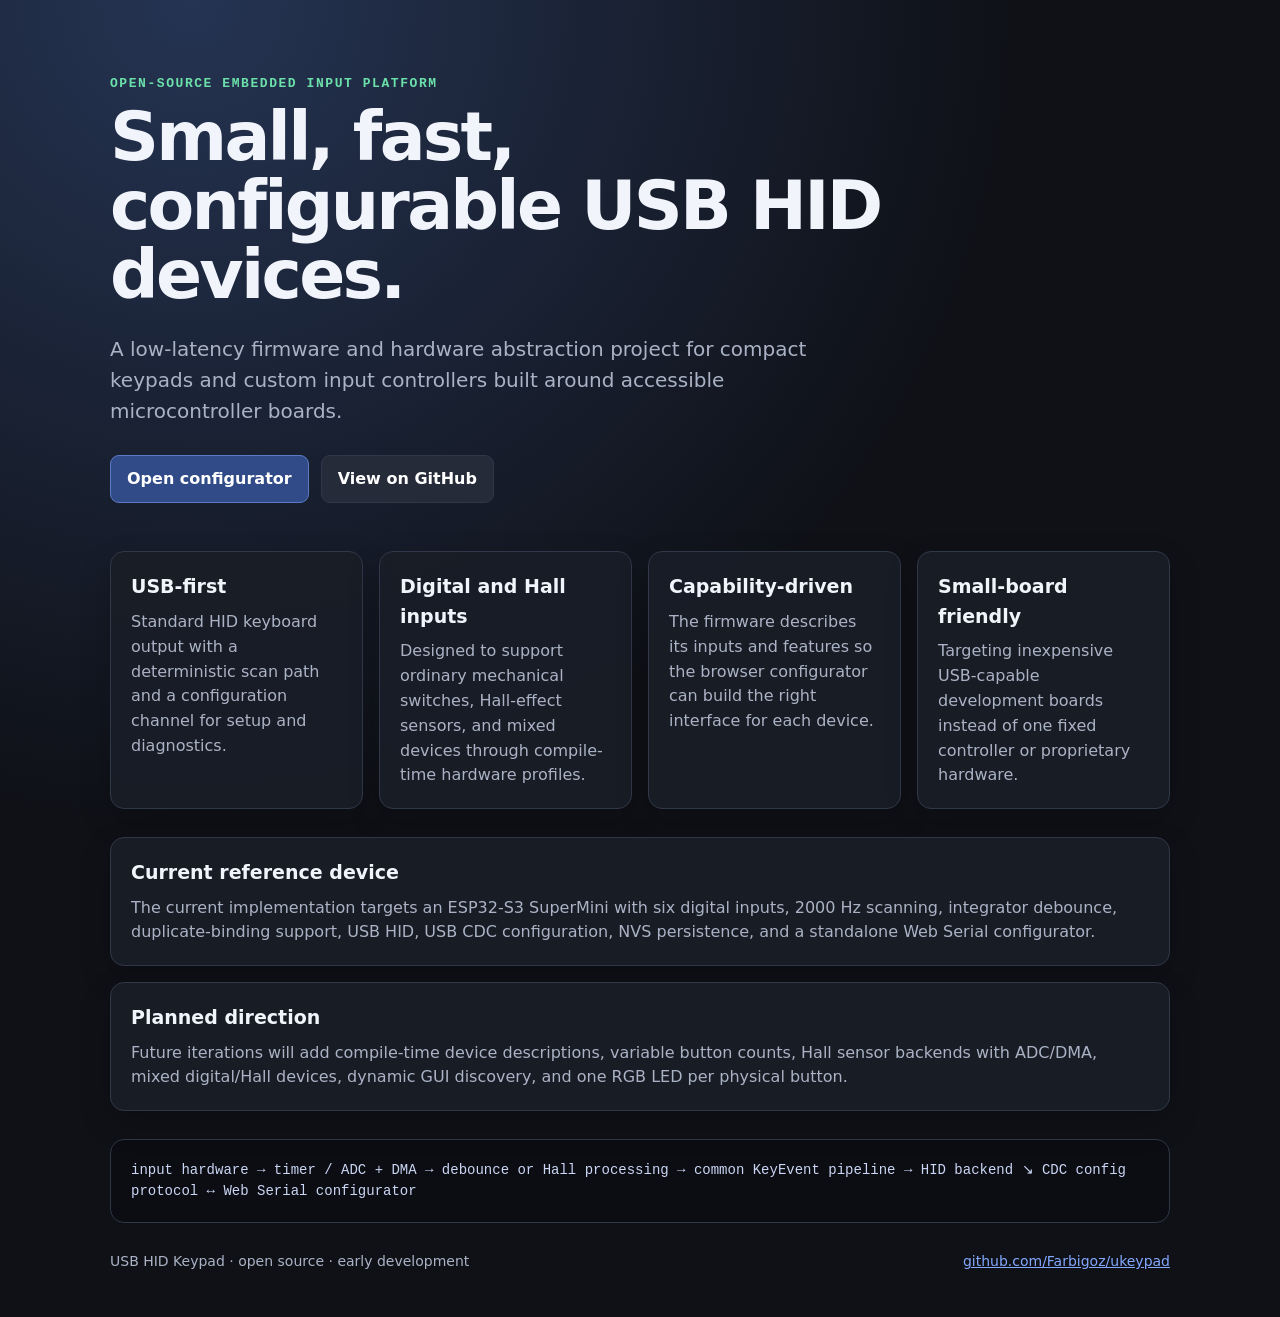
==== docs/index.html @ c65f6f72 "Move GitHub Pages site to docs folder Co-Authored-By: Claude <noreply@anthropic.com>" ====
<!doctype html>
<html lang="en">
<head>
  <meta charset="utf-8">
  <meta name="viewport" content="width=device-width, initial-scale=1">
  <meta name="description" content="A low-latency, configurable USB HID keypad platform for small microcontroller boards.">
  <title>USB HID Keypad</title>
  <style>
    :root { color-scheme: dark; --bg: #0f1117; --panel: #191d27; --line: #303748; --text: #f1f4fb; --muted: #aab3c5; --accent: #83a8ff; --accent2: #6ce0aa; }
    * { box-sizing: border-box; }
    body { margin: 0; min-height: 100vh; color: var(--text); background: radial-gradient(circle at 15% 0%, #253453, var(--bg) 48%); font: 16px/1.55 system-ui, -apple-system, BlinkMacSystemFont, "Segoe UI", sans-serif; }
    main { width: min(1060px, calc(100% - 32px)); margin: 0 auto; }
    header { padding: 76px 0 48px; }
    .eyebrow { margin: 0 0 10px; color: var(--accent2); font: 700 13px/1.2 ui-monospace, SFMono-Regular, Consolas, monospace; letter-spacing: .12em; text-transform: uppercase; }
    h1 { max-width: 780px; margin: 0; font-size: clamp(38px, 7vw, 68px); line-height: 1.02; letter-spacing: -.04em; }
    .lead { max-width: 720px; margin: 24px 0 0; color: var(--muted); font-size: 20px; }
    .actions { display: flex; flex-wrap: wrap; gap: 12px; margin-top: 28px; }
    a.button { display: inline-block; padding: 11px 16px; border: 1px solid #5d7bc5; border-radius: 9px; color: white; background: #304b88; text-decoration: none; font-weight: 650; }
    a.button.secondary { border-color: var(--line); background: #252b39; }
    a.button:hover { filter: brightness(1.15); }
    .grid { display: grid; grid-template-columns: repeat(auto-fit, minmax(230px, 1fr)); gap: 16px; padding-bottom: 28px; }
    .card { padding: 20px; border: 1px solid var(--line); border-radius: 14px; background: color-mix(in srgb, var(--panel) 94%, transparent); box-shadow: 0 12px 32px #0003; }
    .card h2 { margin: 0 0 8px; font-size: 19px; }
    .card p { margin: 0; color: var(--muted); }
    .wide { grid-column: 1 / -1; }
    .architecture { overflow-x: auto; padding: 20px; border: 1px solid var(--line); border-radius: 14px; background: #090b10aa; color: #cbd6f5; font: 14px/1.5 ui-monospace, SFMono-Regular, Consolas, monospace; }
    footer { display: flex; justify-content: space-between; gap: 20px; padding: 28px 0 44px; color: var(--muted); font-size: 14px; }
    footer a { color: var(--accent); }
    @media (max-width: 600px) { main { width: min(100% - 20px, 1060px); } header { padding-top: 48px; } .lead { font-size: 18px; } footer { display: block; } footer span { display: block; margin-top: 8px; } }
  </style>
</head>
<body>
<main>
  <header>
    <p class="eyebrow">Open-source embedded input platform</p>
    <h1>Small, fast, configurable USB HID devices.</h1>
    <p class="lead">A low-latency firmware and hardware abstraction project for compact keypads and custom input controllers built around accessible microcontroller boards.</p>
    <div class="actions">
      <a class="button" href="configurator.html">Open configurator</a>
      <a class="button secondary" href="https://github.com/Farbigoz/ukeypad" target="_blank" rel="noopener">View on GitHub</a>
    </div>
  </header>

  <section class="grid">
    <article class="card"><h2>USB-first</h2><p>Standard HID keyboard output with a deterministic scan path and a configuration channel for setup and diagnostics.</p></article>
    <article class="card"><h2>Digital and Hall inputs</h2><p>Designed to support ordinary mechanical switches, Hall-effect sensors, and mixed devices through compile-time hardware profiles.</p></article>
    <article class="card"><h2>Capability-driven</h2><p>The firmware describes its inputs and features so the browser configurator can build the right interface for each device.</p></article>
    <article class="card"><h2>Small-board friendly</h2><p>Targeting inexpensive USB-capable development boards instead of one fixed controller or proprietary hardware.</p></article>
  </section>

  <section class="grid">
    <article class="card wide">
      <h2>Current reference device</h2>
      <p>The current implementation targets an ESP32-S3 SuperMini with six digital inputs, 2000 Hz scanning, integrator debounce, duplicate-binding support, USB HID, USB CDC configuration, NVS persistence, and a standalone Web Serial configurator.</p>
    </article>
    <article class="card wide">
      <h2>Planned direction</h2>
      <p>Future iterations will add compile-time device descriptions, variable button counts, Hall sensor backends with ADC/DMA, mixed digital/Hall devices, dynamic GUI discovery, and one RGB LED per physical button.</p>
    </article>
  </section>

  <section class="architecture">
    input hardware → timer / ADC + DMA → debounce or Hall processing
                   → common KeyEvent pipeline → HID backend
                   ↘ CDC config protocol ↔ Web Serial configurator
  </section>

  <footer>
    <span>USB HID Keypad · open source · early development</span>
    <span><a href="https://github.com/Farbigoz/ukeypad" target="_blank" rel="noopener">github.com/Farbigoz/ukeypad</a></span>
  </footer>
</main>
</body>
</html>
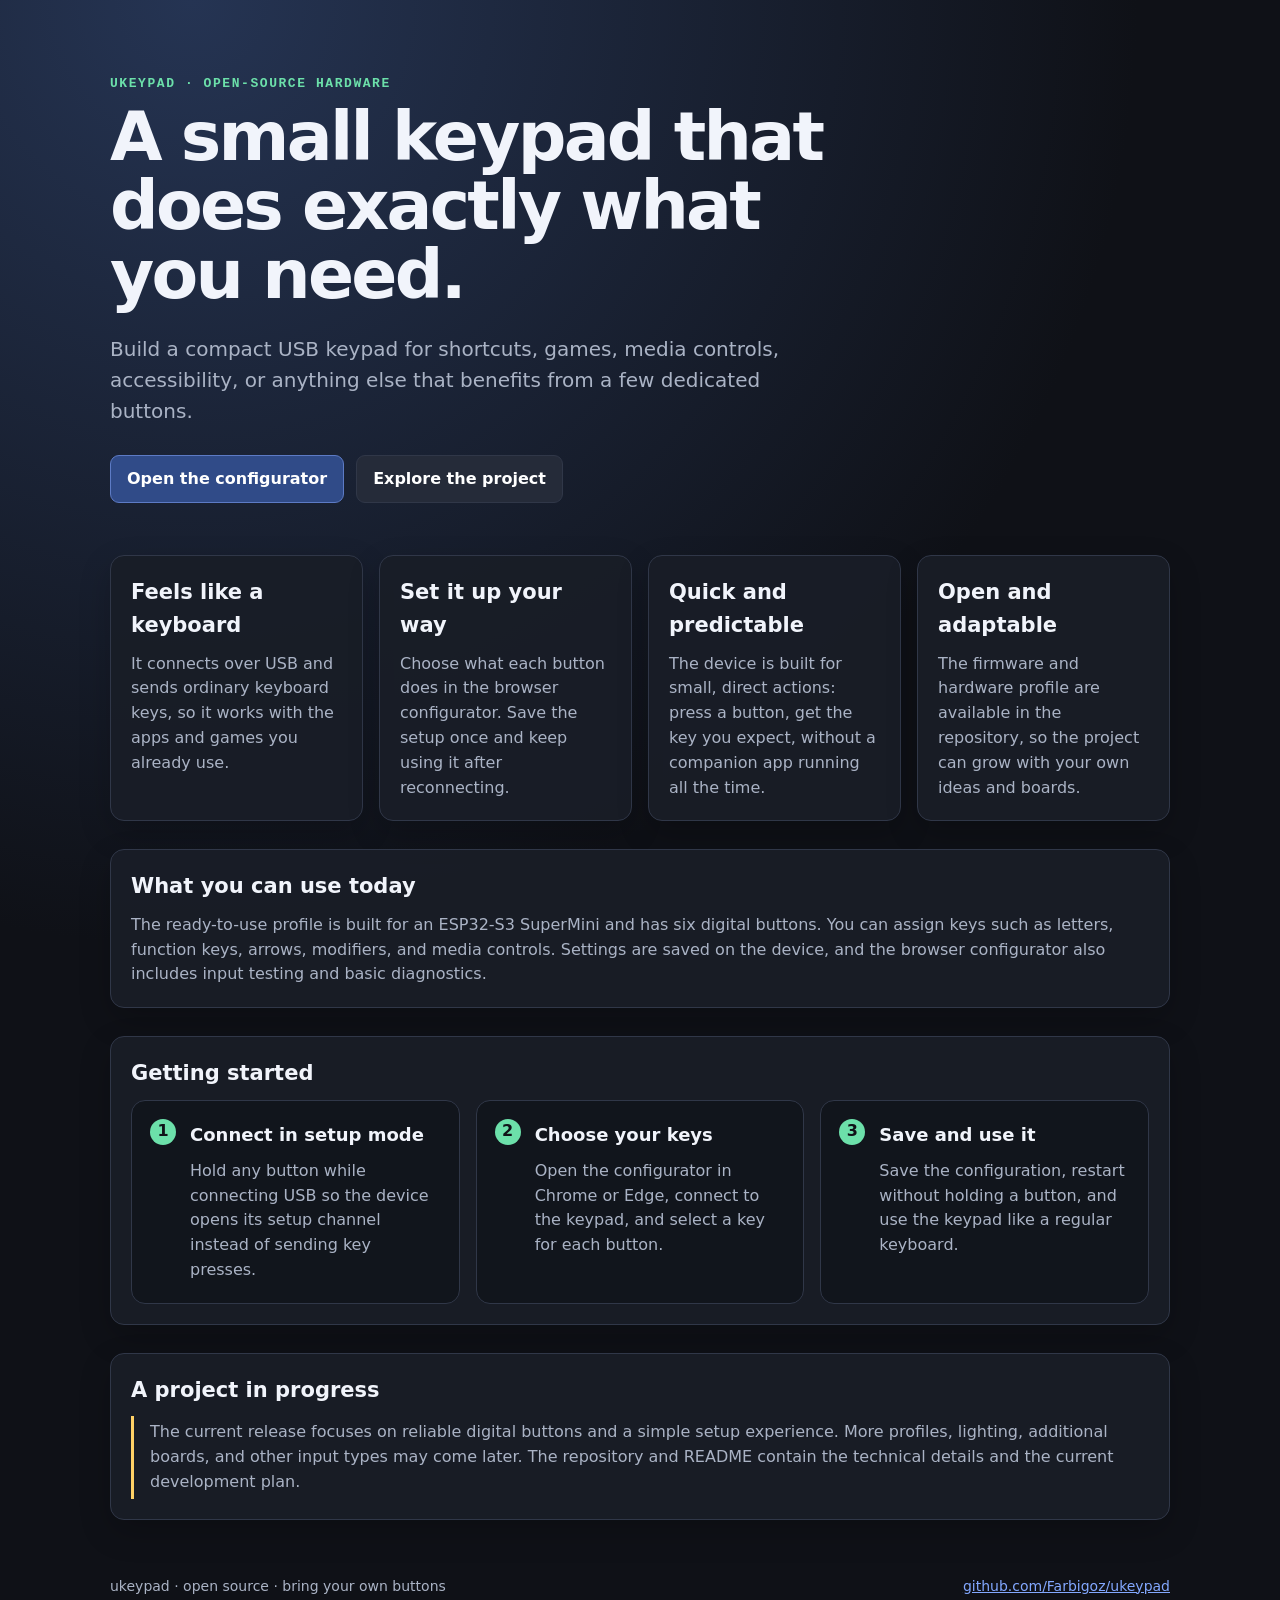
==== commit 576c1fe8: "Refresh dynamic configurator and project docs Co-Authored-By: Claude <noreply@anthropic.com>" ====
--- a/docs/index.html
+++ b/docs/index.html
@@ -3,27 +3,31 @@
 <head>
   <meta charset="utf-8">
   <meta name="viewport" content="width=device-width, initial-scale=1">
-  <meta name="description" content="A low-latency, configurable USB HID keypad platform for small microcontroller boards.">
-  <title>USB HID Keypad</title>
+  <meta name="description" content="A small, configurable USB keypad for shortcuts, games, and custom controls.">
+  <title>ukeypad — a small USB keypad for your setup</title>
   <style>
-    :root { color-scheme: dark; --bg: #0f1117; --panel: #191d27; --line: #303748; --text: #f1f4fb; --muted: #aab3c5; --accent: #83a8ff; --accent2: #6ce0aa; }
+    :root { color-scheme: dark; --bg: #0f1117; --panel: #191d27; --line: #303748; --text: #f1f4fb; --muted: #aab3c5; --accent: #83a8ff; --accent2: #6ce0aa; --warm: #ffd166; }
     * { box-sizing: border-box; }
     body { margin: 0; min-height: 100vh; color: var(--text); background: radial-gradient(circle at 15% 0%, #253453, var(--bg) 48%); font: 16px/1.55 system-ui, -apple-system, BlinkMacSystemFont, "Segoe UI", sans-serif; }
     main { width: min(1060px, calc(100% - 32px)); margin: 0 auto; }
-    header { padding: 76px 0 48px; }
+    header { padding: 76px 0 52px; }
     .eyebrow { margin: 0 0 10px; color: var(--accent2); font: 700 13px/1.2 ui-monospace, SFMono-Regular, Consolas, monospace; letter-spacing: .12em; text-transform: uppercase; }
     h1 { max-width: 780px; margin: 0; font-size: clamp(38px, 7vw, 68px); line-height: 1.02; letter-spacing: -.04em; }
-    .lead { max-width: 720px; margin: 24px 0 0; color: var(--muted); font-size: 20px; }
+    h2 { margin: 0 0 10px; font-size: 21px; }
+    .lead { max-width: 700px; margin: 24px 0 0; color: var(--muted); font-size: 20px; }
     .actions { display: flex; flex-wrap: wrap; gap: 12px; margin-top: 28px; }
     a.button { display: inline-block; padding: 11px 16px; border: 1px solid #5d7bc5; border-radius: 9px; color: white; background: #304b88; text-decoration: none; font-weight: 650; }
     a.button.secondary { border-color: var(--line); background: #252b39; }
     a.button:hover { filter: brightness(1.15); }
     .grid { display: grid; grid-template-columns: repeat(auto-fit, minmax(230px, 1fr)); gap: 16px; padding-bottom: 28px; }
     .card { padding: 20px; border: 1px solid var(--line); border-radius: 14px; background: color-mix(in srgb, var(--panel) 94%, transparent); box-shadow: 0 12px 32px #0003; }
-    .card h2 { margin: 0 0 8px; font-size: 19px; }
     .card p { margin: 0; color: var(--muted); }
     .wide { grid-column: 1 / -1; }
-    .architecture { overflow-x: auto; padding: 20px; border: 1px solid var(--line); border-radius: 14px; background: #090b10aa; color: #cbd6f5; font: 14px/1.5 ui-monospace, SFMono-Regular, Consolas, monospace; }
+    .steps { counter-reset: step; display: grid; grid-template-columns: repeat(auto-fit, minmax(210px, 1fr)); gap: 16px; }
+    .step { position: relative; padding: 20px 20px 20px 58px; border: 1px solid var(--line); border-radius: 14px; background: #090b1066; }
+    .step::before { counter-increment: step; content: counter(step); position: absolute; top: 18px; left: 18px; display: grid; width: 26px; height: 26px; place-items: center; border-radius: 50%; color: #101218; background: var(--accent2); font-weight: 800; }
+    .step h2 { font-size: 18px; }
+    .note { border-left: 3px solid var(--warm); padding: 4px 0 4px 16px; color: var(--muted); }
     footer { display: flex; justify-content: space-between; gap: 20px; padding: 28px 0 44px; color: var(--muted); font-size: 14px; }
     footer a { color: var(--accent); }
     @media (max-width: 600px) { main { width: min(100% - 20px, 1060px); } header { padding-top: 48px; } .lead { font-size: 18px; } footer { display: block; } footer span { display: block; margin-top: 8px; } }
@@ -32,41 +36,49 @@
 <body>
 <main>
   <header>
-    <p class="eyebrow">Open-source embedded input platform</p>
-    <h1>Small, fast, configurable USB HID devices.</h1>
-    <p class="lead">A low-latency firmware and hardware abstraction project for compact keypads and custom input controllers built around accessible microcontroller boards.</p>
+    <p class="eyebrow">ukeypad · open-source hardware</p>
+    <h1>A small keypad that does exactly what you need.</h1>
+    <p class="lead">Build a compact USB keypad for shortcuts, games, media controls, accessibility, or anything else that benefits from a few dedicated buttons.</p>
     <div class="actions">
-      <a class="button" href="configurator.html">Open configurator</a>
-      <a class="button secondary" href="https://github.com/Farbigoz/ukeypad" target="_blank" rel="noopener">View on GitHub</a>
+      <a class="button" href="configurator.html">Open the configurator</a>
+      <a class="button secondary" href="https://github.com/Farbigoz/ukeypad" target="_blank" rel="noopener">Explore the project</a>
     </div>
   </header>
 
-  <section class="grid">
-    <article class="card"><h2>USB-first</h2><p>Standard HID keyboard output with a deterministic scan path and a configuration channel for setup and diagnostics.</p></article>
-    <article class="card"><h2>Digital and Hall inputs</h2><p>Designed to support ordinary mechanical switches, Hall-effect sensors, and mixed devices through compile-time hardware profiles.</p></article>
-    <article class="card"><h2>Capability-driven</h2><p>The firmware describes its inputs and features so the browser configurator can build the right interface for each device.</p></article>
-    <article class="card"><h2>Small-board friendly</h2><p>Targeting inexpensive USB-capable development boards instead of one fixed controller or proprietary hardware.</p></article>
+  <section class="grid" aria-label="Project benefits">
+    <article class="card"><h2>Feels like a keyboard</h2><p>It connects over USB and sends ordinary keyboard keys, so it works with the apps and games you already use.</p></article>
+    <article class="card"><h2>Set it up your way</h2><p>Choose what each button does in the browser configurator. Save the setup once and keep using it after reconnecting.</p></article>
+    <article class="card"><h2>Quick and predictable</h2><p>The device is built for small, direct actions: press a button, get the key you expect, without a companion app running all the time.</p></article>
+    <article class="card"><h2>Open and adaptable</h2><p>The firmware and hardware profile are available in the repository, so the project can grow with your own ideas and boards.</p></article>
   </section>
 
   <section class="grid">
     <article class="card wide">
-      <h2>Current reference device</h2>
-      <p>The current implementation targets an ESP32-S3 SuperMini with six digital inputs, 2000 Hz scanning, integrator debounce, duplicate-binding support, USB HID, USB CDC configuration, NVS persistence, and a standalone Web Serial configurator.</p>
-    </article>
-    <article class="card wide">
-      <h2>Planned direction</h2>
-      <p>Future iterations will add compile-time device descriptions, variable button counts, Hall sensor backends with ADC/DMA, mixed digital/Hall devices, dynamic GUI discovery, and one RGB LED per physical button.</p>
+      <h2>What you can use today</h2>
+      <p>The ready-to-use profile is built for an ESP32-S3 SuperMini and has six digital buttons. You can assign keys such as letters, function keys, arrows, modifiers, and media controls. Settings are saved on the device, and the browser configurator also includes input testing and basic diagnostics.</p>
     </article>
   </section>
 
-  <section class="architecture">
-    input hardware → timer / ADC + DMA → debounce or Hall processing
-                   → common KeyEvent pipeline → HID backend
-                   ↘ CDC config protocol ↔ Web Serial configurator
+  <section class="grid" aria-labelledby="start-heading">
+    <article class="card wide">
+      <h2 id="start-heading">Getting started</h2>
+      <div class="steps">
+        <div class="step"><h2>Connect in setup mode</h2><p>Hold any button while connecting USB so the device opens its setup channel instead of sending key presses.</p></div>
+        <div class="step"><h2>Choose your keys</h2><p>Open the configurator in Chrome or Edge, connect to the keypad, and select a key for each button.</p></div>
+        <div class="step"><h2>Save and use it</h2><p>Save the configuration, restart without holding a button, and use the keypad like a regular keyboard.</p></div>
+      </div>
+    </article>
+  </section>
+
+  <section class="grid">
+    <article class="card wide">
+      <h2>A project in progress</h2>
+      <p class="note">The current release focuses on reliable digital buttons and a simple setup experience. More profiles, lighting, additional boards, and other input types may come later. The repository and README contain the technical details and the current development plan.</p>
+    </article>
   </section>
 
   <footer>
-    <span>USB HID Keypad · open source · early development</span>
+    <span>ukeypad · open source · bring your own buttons</span>
     <span><a href="https://github.com/Farbigoz/ukeypad" target="_blank" rel="noopener">github.com/Farbigoz/ukeypad</a></span>
   </footer>
 </main>
